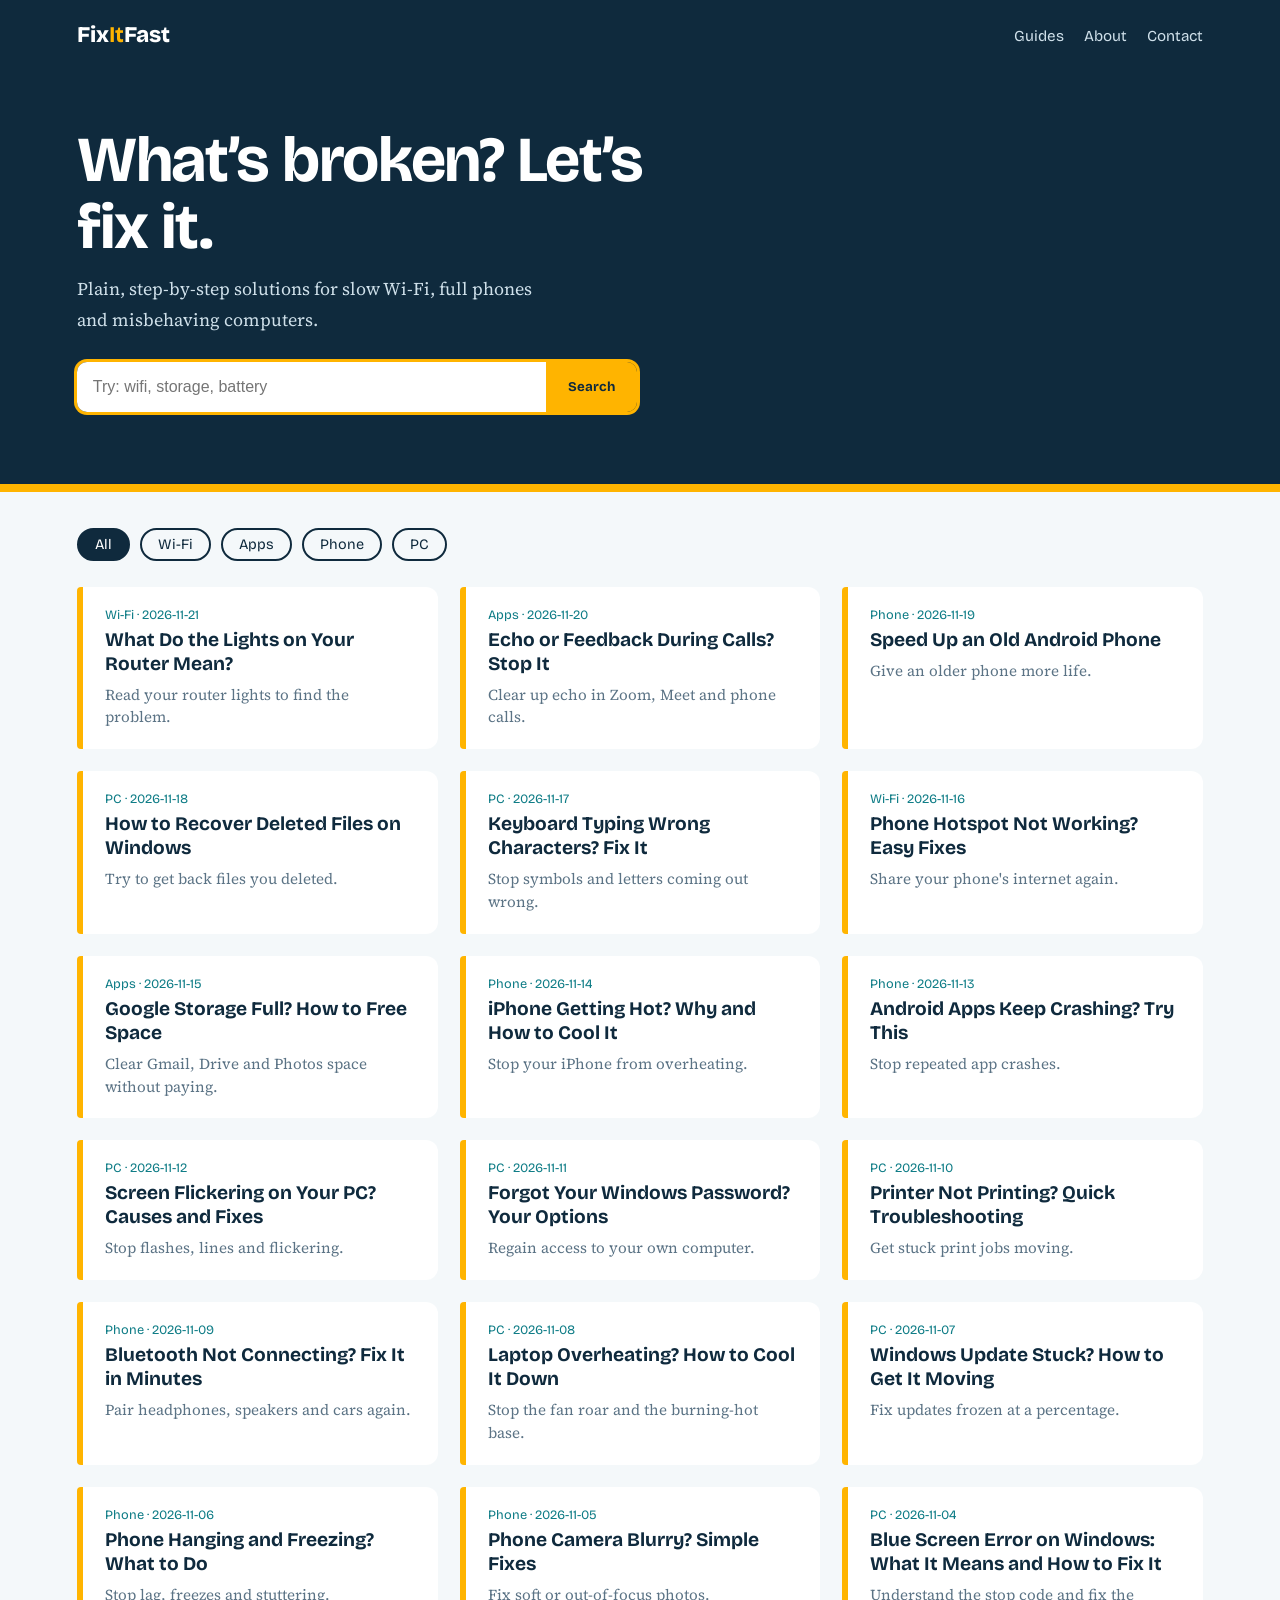
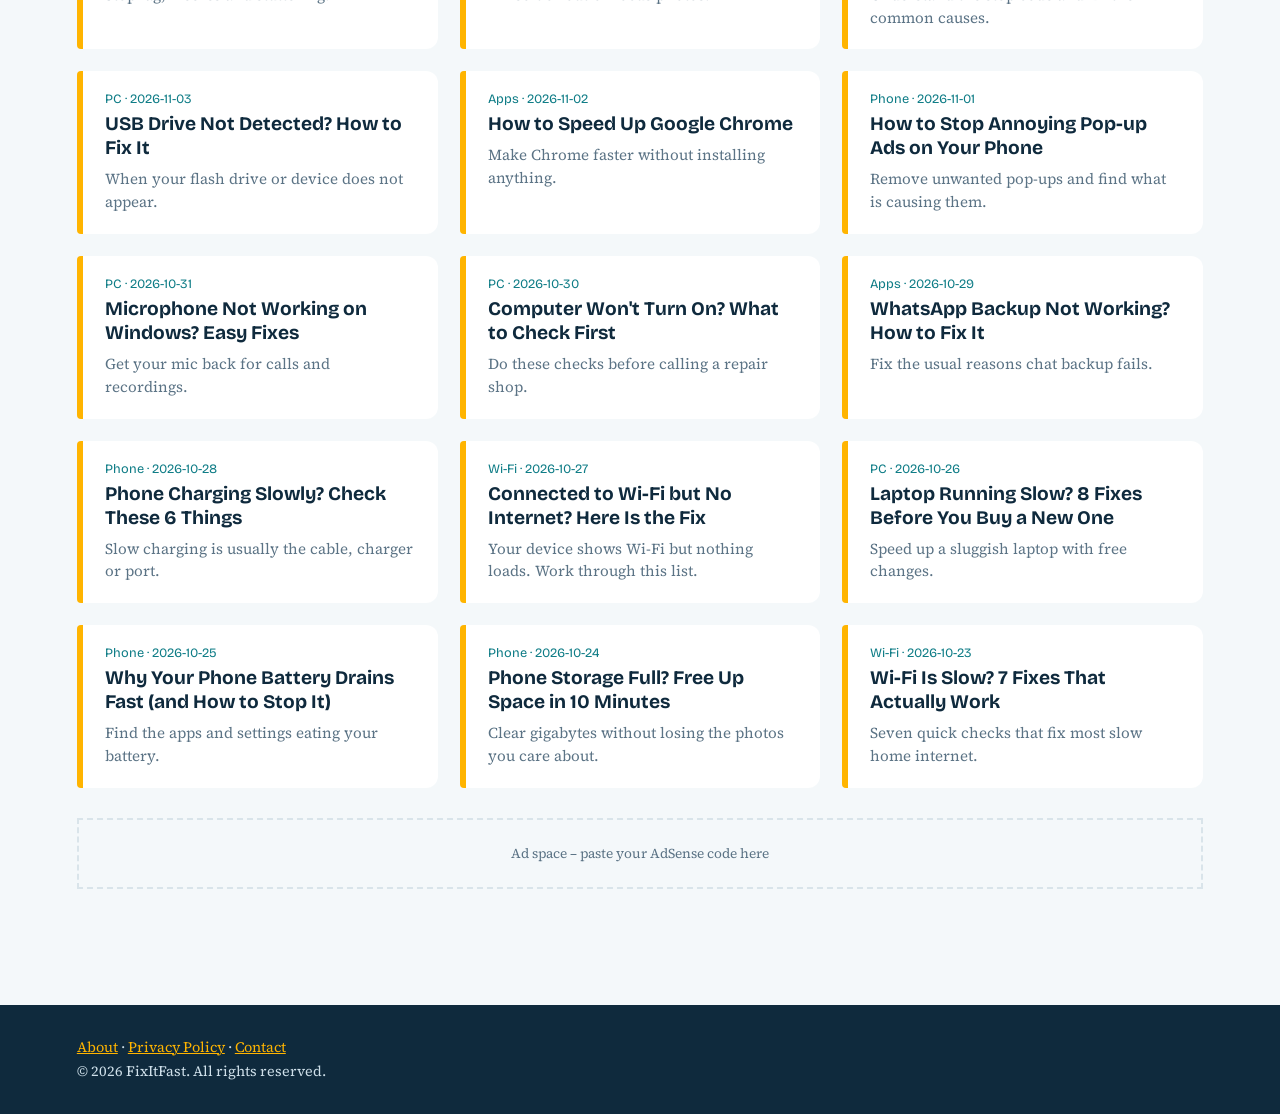
==== index.html @ f8f52d30 "Initial commit" ====
<!DOCTYPE html><html lang="en"><head><meta charset="utf-8">
<meta name="viewport" content="width=device-width,initial-scale=1">
<title>FixItFast – Simple fixes for everyday phone, Wi-Fi and PC problems</title>
<meta name="description" content="Step-by-step guides that fix common phone, Wi-Fi and computer problems in minutes.">
<link rel="stylesheet" href="https://fonts.googleapis.com/css2?family=Bricolage+Grotesque:wght@500;800&family=Source+Serif+4&display=swap">
<meta property="og:title" content="FixItFast"><meta property="og:description" content="Simple fixes for everyday phone, Wi-Fi and PC problems."><link rel="canonical" href="https://YOURDOMAIN.com/"><link rel="stylesheet" href="style.css"></head><body>
<header><a class="logo" href="index.html">Fix<b>It</b>Fast</a><nav><a href="index.html#guides">Guides</a><a href="about.html">About</a><a href="contact.html">Contact</a></nav></header>
<div class="hero"><h1>What’s broken? Let’s fix it.</h1>
<p>Plain, step-by-step solutions for slow Wi-Fi, full phones and misbehaving computers.</p>
<form class="search" onsubmit="return false"><input id="q" placeholder="Try: wifi, storage, battery" aria-label="Search guides"><button>Search</button></form></div>
<main id="guides"><div class="chips" id="chips"></div>
<div class="grid" id="grid"></div>
<div class="ad">Ad space – paste your AdSense code here</div>

</main><footer><a href="about.html">About</a> · <a href="privacy.html">Privacy Policy</a> · <a href="contact.html">Contact</a><br>© <span id="y"></span> FixItFast. All rights reserved.<script>document.getElementById("y").textContent=new Date().getFullYear()</script></footer>
<script src="articles.js"></script>
<script>
const today=new Date().toISOString().slice(0,10);
const live=ARTICLES.filter(a=>a.date<=today).sort((a,b)=>b.date.localeCompare(a.date));
let cat="All";const grid=document.getElementById("grid"),q=document.getElementById("q");
function chips(){const cs=["All",...new Set(live.map(a=>a.category))];
 document.getElementById("chips").innerHTML=cs.map(c=>`<button class="chip ${c==cat?"on":""}" data-c="${c}">${c}</button>`).join("");
 document.querySelectorAll(".chip").forEach(b=>b.onclick=()=>{cat=b.dataset.c;chips();draw()})}
function draw(){const t=q.value.toLowerCase();
 const l=live.filter(a=>(cat=="All"||a.category==cat)&&(a.title+a.summary).toLowerCase().includes(t));
 grid.innerHTML=l.length?l.map(a=>`<a class="card" href="article.html?id=${a.id}"><span class="meta">${a.category} · ${a.date}</span><h3>${a.title}</h3><p>${a.summary}</p></a>`).join(""):"<p>No guides found yet. Check back tomorrow.</p>"}
q.oninput=draw;chips();draw();document.getElementById("y").textContent=new Date().getFullYear();
</script></body></html>
---- style.css ----
:root{--bg:#F4F8FA;--ink:#0F2A3D;--mut:#5B7385;--acc:#FFB400;--teal:#0E7C86;--card:#fff;--line:#D9E4EA}
*{box-sizing:border-box}html{scroll-behavior:smooth}
body{margin:0;background:var(--bg);color:var(--ink);font:18px/1.7 "Source Serif 4",Georgia,serif}
h1,h2,h3,.logo,button,.chip,nav a{font-family:"Bricolage Grotesque","Segoe UI",Arial,sans-serif}
a{color:var(--teal)}
header{display:flex;justify-content:space-between;align-items:center;padding:16px 6vw;background:var(--ink)}
.logo{color:#fff;font-weight:800;font-size:1.4rem;text-decoration:none}.logo b{color:var(--acc)}
nav a{color:#CFE0EA;margin-left:20px;text-decoration:none;font-size:.95rem}
.hero{background:var(--ink);color:#fff;padding:56px 6vw 72px;border-bottom:8px solid var(--acc)}
.hero h1{font-size:clamp(2.2rem,6vw,4rem);line-height:1.05;margin:0 0 14px;max-width:16ch;letter-spacing:-.02em}
.hero p{color:#CFE0EA;max-width:52ch;margin:0 0 26px}
.search{display:flex;max-width:560px;border-radius:10px;overflow:hidden;box-shadow:0 0 0 3px var(--acc)}
.search input{flex:1;padding:16px;font-size:1rem;border:0;outline:0}
.search button{background:var(--acc);border:0;padding:0 22px;font-weight:700;color:var(--ink)}
main{padding:36px 6vw}.chips{display:flex;gap:10px;flex-wrap:wrap;margin-bottom:26px}
.chip{border:2px solid var(--ink);background:none;border-radius:99px;padding:6px 16px;cursor:pointer;font-size:.9rem;color:var(--ink)}
.chip.on{background:var(--ink);color:#fff}
.grid{display:grid;grid-template-columns:repeat(auto-fill,minmax(290px,1fr));gap:22px}
.card{background:var(--card);border-left:6px solid var(--acc);padding:20px 22px;text-decoration:none;color:var(--ink);display:block;border-radius:4px 12px 12px 4px}
.card:hover{border-left-color:var(--teal)}
.card h3{margin:0 0 8px;font-size:1.2rem;line-height:1.25}.card p{margin:0;color:var(--mut);font-size:.95rem;line-height:1.5}
.meta{font:.8rem "Bricolage Grotesque",sans-serif;color:var(--teal);margin-bottom:6px;display:block}
.ad{margin:30px 0;padding:22px;border:2px dashed var(--line);text-align:center;color:var(--mut);font-size:.85rem}
article{max-width:720px;margin:0 auto;padding:40px 6vw}
article h1{font-size:clamp(2rem,5vw,3rem);line-height:1.1;margin:.2em 0}
article h2{margin-top:1.8em;font-size:1.5rem}
.steps li{margin-bottom:.6em}
section.page{max-width:720px;margin:50px auto 0}
footer{background:var(--ink);color:#CFE0EA;padding:30px 6vw;font-size:.9rem;margin-top:50px}
footer a{color:var(--acc)}
:focus-visible{outline:3px solid var(--acc);outline-offset:2px}
@media(max-width:560px){nav a{margin-left:12px}}
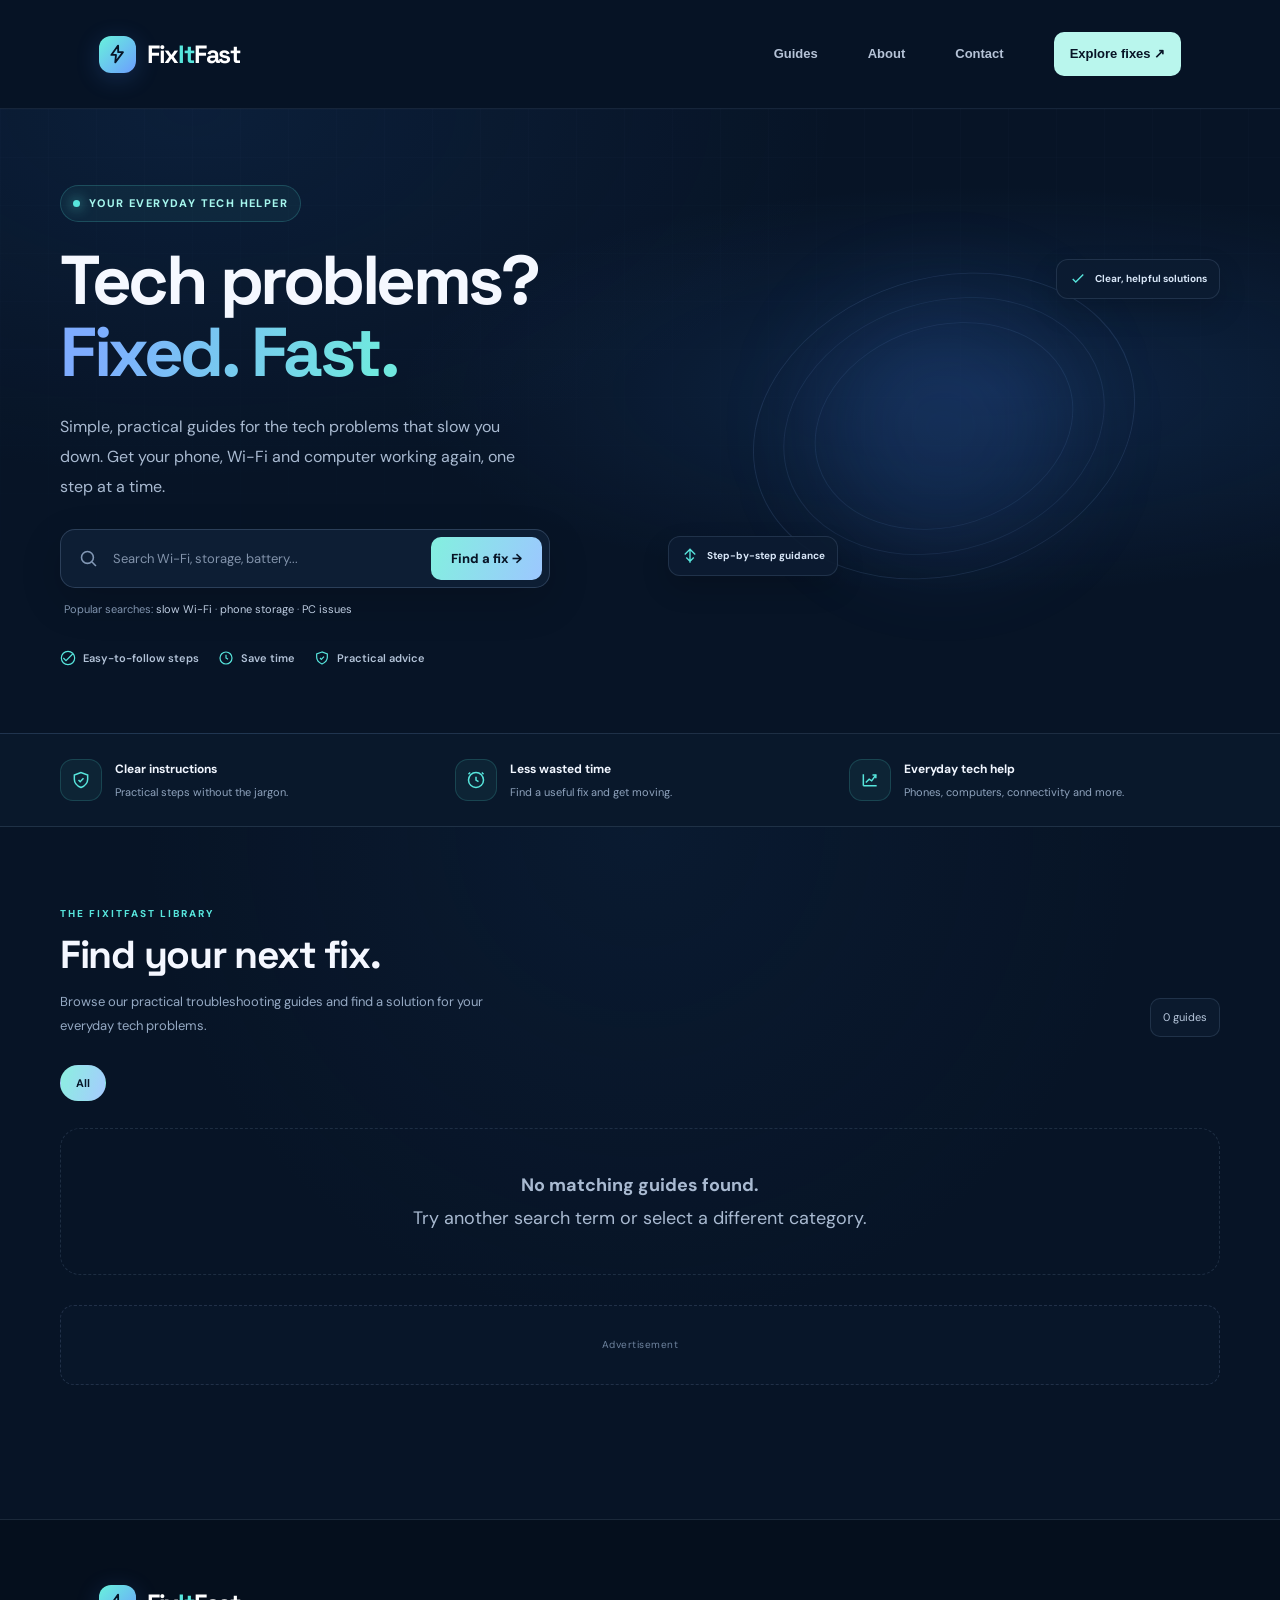
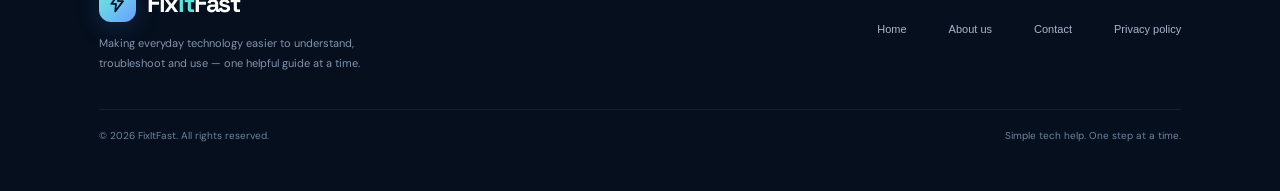
==== commit 51ad8b1d: "update side pages" ====
--- a/index.html
+++ b/index.html
@@ -1,28 +1,1552 @@
-<!DOCTYPE html><html lang="en"><head><meta charset="utf-8">
-<meta name="viewport" content="width=device-width,initial-scale=1">
-<title>FixItFast – Simple fixes for everyday phone, Wi-Fi and PC problems</title>
-<meta name="description" content="Step-by-step guides that fix common phone, Wi-Fi and computer problems in minutes.">
-<link rel="stylesheet" href="https://fonts.googleapis.com/css2?family=Bricolage+Grotesque:wght@500;800&family=Source+Serif+4&display=swap">
-<meta property="og:title" content="FixItFast"><meta property="og:description" content="Simple fixes for everyday phone, Wi-Fi and PC problems."><link rel="canonical" href="https://YOURDOMAIN.com/"><link rel="stylesheet" href="style.css"></head><body>
-<header><a class="logo" href="index.html">Fix<b>It</b>Fast</a><nav><a href="index.html#guides">Guides</a><a href="about.html">About</a><a href="contact.html">Contact</a></nav></header>
-<div class="hero"><h1>What’s broken? Let’s fix it.</h1>
-<p>Plain, step-by-step solutions for slow Wi-Fi, full phones and misbehaving computers.</p>
-<form class="search" onsubmit="return false"><input id="q" placeholder="Try: wifi, storage, battery" aria-label="Search guides"><button>Search</button></form></div>
-<main id="guides"><div class="chips" id="chips"></div>
-<div class="grid" id="grid"></div>
-<div class="ad">Ad space – paste your AdSense code here</div>
-
-</main><footer><a href="about.html">About</a> · <a href="privacy.html">Privacy Policy</a> · <a href="contact.html">Contact</a><br>© <span id="y"></span> FixItFast. All rights reserved.<script>document.getElementById("y").textContent=new Date().getFullYear()</script></footer>
+
+<!DOCTYPE html>
+<html lang="en">
+<head>
+  <meta charset="utf-8">
+  <meta name="viewport" content="width=device-width, initial-scale=1">
+
+  <title>FixItFast – Simple Tech Fixes That Actually Work</title>
+  <meta name="description" content="Discover simple, step-by-step solutions for phone, Wi-Fi, PC and USB problems. Fix everyday technology issues with FixItFast.">
+  <meta name="theme-color" content="#071426">
+
+  <meta property="og:title" content="FixItFast – Simple Tech Fixes">
+  <meta property="og:description" content="Practical solutions for everyday phone, Wi-Fi and computer problems.">
+
+  <!-- Replace YOURDOMAIN.com when you have your real domain -->
+  <link rel="canonical" href="https://YOURDOMAIN.com/">
+
+  <link rel="preconnect" href="https://fonts.googleapis.com">
+  <link rel="preconnect" href="https://fonts.gstatic.com" crossorigin>
+  <link href="https://fonts.googleapis.com/css2?family=DM+Sans:wght@400;500;600;700;800&family=Space+Grotesk:wght@400;500;600;700&display=swap" rel="stylesheet">
+
+  <!-- Keep your existing stylesheet -->
+  <link rel="stylesheet" href="style.css">
+
+  <!-- Homepage-only styles: no changes to style.css required -->
+  <style>
+    :root {
+      --ff-bg: #071426;
+      --ff-panel: #0c1c31;
+      --ff-panel-light: #10243d;
+      --ff-blue: #4f8cff;
+      --ff-cyan: #57e5dc;
+      --ff-text: #f2f6ff;
+      --ff-muted: #9caec6;
+      --ff-border: rgba(166, 195, 235, .14);
+      --ff-radius: 20px;
+    }
+
+    html {
+      scroll-behavior: smooth;
+      scroll-padding-top: 90px;
+    }
+
+    body {
+      margin: 0;
+      background: #071426;
+      color: var(--ff-text);
+      font-family: "DM Sans", sans-serif;
+      -webkit-font-smoothing: antialiased;
+    }
+
+    body, button, input {
+      font-family: "DM Sans", sans-serif;
+    }
+
+    body a {
+      text-decoration: none;
+    }
+
+    .ff-shell {
+      width: min(1160px, calc(100% - 44px));
+      margin-inline: auto;
+    }
+
+    /* Header */
+    .ff-header {
+      position: sticky;
+      top: 0;
+      z-index: 20;
+      background: rgba(7, 20, 38, .88);
+      backdrop-filter: blur(18px);
+      border-bottom: 1px solid rgba(166, 195, 235, .1);
+    }
+
+    .ff-header-inner {
+      width: min(1160px, calc(100% - 44px));
+      min-height: 76px;
+      margin: auto;
+      display: flex;
+      align-items: center;
+      justify-content: space-between;
+      gap: 24px;
+    }
+
+    .ff-logo {
+      display: inline-flex;
+      align-items: center;
+      gap: 11px;
+      color: #fff;
+      font: 700 25px "Space Grotesk", sans-serif;
+      letter-spacing: -1.2px;
+    }
+
+    .ff-logo-mark {
+      width: 37px;
+      height: 37px;
+      display: grid;
+      place-items: center;
+      border-radius: 12px;
+      color: #071426;
+      background: linear-gradient(135deg, #68f2dc, #6c9dff);
+      box-shadow: 0 5px 24px rgba(79, 140, 255, .2);
+    }
+
+    .ff-logo-mark svg {
+      width: 22px;
+      height: 22px;
+    }
+
+    .ff-logo .ff-brand-it {
+      color: var(--ff-cyan);
+    }
+
+    .ff-nav {
+      display: flex;
+      align-items: center;
+      gap: 30px;
+    }
+
+    .ff-nav a {
+      color: #b5c3d7;
+      font-size: 13px;
+      font-weight: 600;
+      transition: color .2s;
+    }
+
+    .ff-nav a:hover {
+      color: #fff;
+    }
+
+    .ff-nav .ff-nav-cta {
+      padding: 11px 16px;
+      color: #071426;
+      background: #b9f6ed;
+      border-radius: 10px;
+      font-weight: 800;
+    }
+
+    /* Hero */
+    .ff-hero {
+      position: relative;
+      isolation: isolate;
+      overflow: hidden;
+      border-bottom: 1px solid var(--ff-border);
+      background:
+        radial-gradient(ellipse at 77% 45%, rgba(43, 104, 190, .20), transparent 42%),
+        radial-gradient(ellipse at 15% 0%, rgba(43, 104, 190, .13), transparent 42%),
+        #071426;
+    }
+
+    .ff-hero::before {
+      position: absolute;
+      z-index: -1;
+      inset: 0;
+      content: "";
+      opacity: .25;
+      pointer-events: none;
+      background-image:
+        linear-gradient(rgba(128, 164, 215, .08) 1px, transparent 1px),
+        linear-gradient(90deg, rgba(128, 164, 215, .08) 1px, transparent 1px);
+      background-size: 48px 48px;
+      mask-image: linear-gradient(to bottom, black, transparent 95%);
+    }
+
+    .ff-hero-inner {
+      width: min(1160px, calc(100% - 44px));
+      min-height: 565px;
+      margin: auto;
+      padding: 76px 0 65px;
+      display: grid;
+      grid-template-columns: 1.02fr .98fr;
+      align-items: center;
+      gap: 34px;
+      box-sizing: border-box;
+    }
+
+    .ff-hero-copy {
+      position: relative;
+      z-index: 2;
+      max-width: 610px;
+    }
+
+    .ff-eyebrow {
+      display: inline-flex;
+      align-items: center;
+      gap: 9px;
+      margin: 0 0 23px;
+      padding: 8px 12px;
+      border: 1px solid rgba(87, 229, 220, .2);
+      border-radius: 999px;
+      background: rgba(87, 229, 220, .06);
+      color: #a6f7ee;
+      font-size: 11px;
+      font-weight: 800;
+      letter-spacing: 1.4px;
+      text-transform: uppercase;
+    }
+
+    .ff-status-dot {
+      width: 7px;
+      height: 7px;
+      border-radius: 50%;
+      background: var(--ff-cyan);
+      box-shadow: 0 0 13px var(--ff-cyan);
+    }
+
+    .ff-hero h1 {
+      margin: 0;
+      max-width: 630px;
+      color: #f5f8ff;
+      font: 700 clamp(43px, 5.4vw, 70px)/1.04 "Space Grotesk", sans-serif;
+      letter-spacing: -3.5px;
+    }
+
+    .ff-hero h1 .ff-gradient {
+      color: #77a9ff;
+      background: linear-gradient(100deg, #7eacff 10%, #70e8df 92%);
+      background-clip: text;
+      -webkit-background-clip: text;
+      -webkit-text-fill-color: transparent;
+    }
+
+    .ff-hero-description {
+      max-width: 485px;
+      margin: 24px 0 28px;
+      color: #a9bad1;
+      font-size: 16px;
+      line-height: 1.85;
+    }
+
+    .ff-search {
+      display: flex;
+      align-items: center;
+      gap: 8px;
+      max-width: 490px;
+      padding: 7px;
+      border: 1px solid rgba(166, 195, 235, .2);
+      border-radius: 15px;
+      background: rgba(14, 32, 54, .93);
+      box-shadow: 0 14px 42px rgba(0, 0, 0, .16);
+    }
+
+    .ff-search-icon {
+      flex-shrink: 0;
+      width: 21px;
+      height: 21px;
+      margin-left: 10px;
+      color: #8298b5;
+    }
+
+    .ff-search input {
+      width: 100%;
+      min-width: 0;
+      height: 43px;
+      padding: 0 6px;
+      outline: none;
+      border: 0;
+      color: #f5f8ff;
+      background: transparent;
+      font-size: 13px;
+    }
+
+    .ff-search input::placeholder {
+      color: #8293ab;
+    }
+
+    .ff-search:focus-within {
+      border-color: rgba(87, 229, 220, .7);
+      box-shadow: 0 0 0 3px rgba(87, 229, 220, .08);
+    }
+
+    .ff-search button {
+      flex-shrink: 0;
+      min-height: 43px;
+      padding: 0 20px;
+      border: 0;
+      border-radius: 10px;
+      color: #071426;
+      background: linear-gradient(110deg, #83f0df, #9cc7ff);
+      font-size: 13px;
+      font-weight: 800;
+      cursor: pointer;
+      transition: transform .2s, filter .2s;
+    }
+
+    .ff-search button:hover {
+      transform: translateY(-1px);
+      filter: brightness(1.06);
+    }
+
+    .ff-search-hint {
+      margin: 12px 0 0 4px;
+      color: #8094ae;
+      font-size: 11px;
+    }
+
+    .ff-search-hint span {
+      color: #bdcce0;
+    }
+
+    .ff-trust-row {
+      display: flex;
+      flex-wrap: wrap;
+      gap: 19px;
+      margin-top: 30px;
+      color: #b2c2d7;
+      font-size: 11px;
+      font-weight: 600;
+    }
+
+    .ff-trust-item {
+      display: inline-flex;
+      align-items: center;
+      gap: 7px;
+    }
+
+    .ff-trust-item svg {
+      width: 16px;
+      height: 16px;
+      color: var(--ff-cyan);
+    }
+
+    /* Animated technology illustration */
+    .ff-visual {
+      position: relative;
+      min-width: 0;
+      min-height: 405px;
+      display: grid;
+      place-items: center;
+      isolation: isolate;
+    }
+
+    .ff-orbit {
+      position: absolute;
+      width: min(390px, 90%);
+      aspect-ratio: 1;
+      border: 1px solid rgba(128, 170, 231, .14);
+      border-radius: 50%;
+      transform: rotate(-18deg) scaleY(.76);
+    }
+
+    .ff-orbit::before,
+    .ff-orbit::after {
+      position: absolute;
+      content: "";
+      border: 1px solid rgba(128, 170, 231, .11);
+      border-radius: 50%;
+      inset: 30px;
+    }
+
+    .ff-orbit::after {
+      inset: 62px;
+    }
+
+    .ff-visual-glow {
+      position: absolute;
+      width: 250px;
+      height: 250px;
+      border-radius: 50%;
+      background: rgba(61, 120, 224, .15);
+      filter: blur(48px);
+    }
+
+    .ff-device-stage {
+      position: relative;
+      z-index: 2;
+      width: min(390px, 100%);
+      height: 325px;
+      display: grid;
+      place-items: center;
+    }
+
+    .ff-device {
+      position: absolute;
+      width: 100%;
+      height: 100%;
+      display: grid;
+      place-items: center;
+      opacity: 0;
+      transform: translateY(15px) scale(.92);
+      animation: ff-device-cycle 16s infinite;
+    }
+
+    .ff-device:nth-child(1) { animation-delay: 0s; }
+    .ff-device:nth-child(2) { animation-delay: 4s; }
+    .ff-device:nth-child(3) { animation-delay: 8s; }
+    .ff-device:nth-child(4) { animation-delay: 12s; }
+
+    @keyframes ff-device-cycle {
+      0%   { opacity: 0; transform: translateY(15px) scale(.92); }
+      5%   { opacity: 1; transform: translateY(0) scale(1); }
+      22%  { opacity: 1; transform: translateY(-4px) scale(1); }
+      25%  { opacity: 0; transform: translateY(-15px) scale(.96); }
+      100% { opacity: 0; transform: translateY(15px) scale(.92); }
+    }
+
+    .ff-device-art {
+      width: min(280px, 76%);
+      max-height: 255px;
+      overflow: visible;
+      filter: drop-shadow(0 24px 26px rgba(0, 0, 0, .3));
+    }
+
+    .ff-device-label {
+      position: absolute;
+      bottom: 8px;
+      left: 50%;
+      display: flex;
+      align-items: center;
+      gap: 9px;
+      padding: 10px 15px;
+      border: 1px solid rgba(166, 195, 235, .18);
+      border-radius: 12px;
+      background: rgba(12, 28, 49, .92);
+      color: #edf5ff;
+      font-size: 12px;
+      font-weight: 700;
+      white-space: nowrap;
+      box-shadow: 0 10px 30px rgba(0, 0, 0, .2);
+      transform: translateX(-50%);
+    }
+
+    .ff-device-label svg {
+      width: 17px;
+      height: 17px;
+      color: var(--ff-cyan);
+    }
+
+    .ff-floating-tag {
+      position: absolute;
+      z-index: 4;
+      display: flex;
+      align-items: center;
+      gap: 8px;
+      padding: 10px 12px;
+      border: 1px solid rgba(166, 195, 235, .14);
+      border-radius: 12px;
+      background: rgba(12, 28, 49, .92);
+      color: #d9e7f8;
+      font-size: 10px;
+      font-weight: 700;
+      box-shadow: 0 12px 28px rgba(0, 0, 0, .16);
+      animation: ff-float 4s ease-in-out infinite;
+    }
+
+    .ff-floating-tag svg {
+      width: 18px;
+      height: 18px;
+      color: var(--ff-cyan);
+    }
+
+    .ff-floating-one {
+      top: 35px;
+      right: 0;
+    }
+
+    .ff-floating-two {
+      bottom: 53px;
+      left: 0;
+      animation-delay: -2s;
+    }
+
+    @keyframes ff-float {
+      0%, 100% { transform: translateY(0); }
+      50% { transform: translateY(-8px); }
+    }
+
+    /* Benefits strip */
+    .ff-benefits {
+      border-bottom: 1px solid var(--ff-border);
+      background: #09182b;
+    }
+
+    .ff-benefits-inner {
+      display: grid;
+      grid-template-columns: repeat(3, 1fr);
+      gap: 24px;
+      padding-block: 25px;
+    }
+
+    .ff-benefit {
+      display: flex;
+      align-items: center;
+      gap: 13px;
+    }
+
+    .ff-benefit-icon {
+      flex-shrink: 0;
+      width: 42px;
+      height: 42px;
+      display: grid;
+      place-items: center;
+      border: 1px solid rgba(87, 229, 220, .17);
+      border-radius: 13px;
+      background: rgba(87, 229, 220, .06);
+      color: var(--ff-cyan);
+    }
+
+    .ff-benefit-icon svg {
+      width: 20px;
+      height: 20px;
+    }
+
+    .ff-benefit strong {
+      display: block;
+      margin-bottom: 4px;
+      color: #f1f6ff;
+      font-size: 12px;
+    }
+
+    .ff-benefit span {
+      display: block;
+      color: #8fa3bd;
+      font-size: 11px;
+      line-height: 1.5;
+    }
+
+    /* Guide section */
+    .ff-guides-section {
+      padding: 78px 0 84px;
+      background:
+        radial-gradient(ellipse at 50% 0%, rgba(30, 70, 124, .12), transparent 55%),
+        #071426;
+    }
+
+    .ff-section-heading {
+      display: flex;
+      align-items: end;
+      justify-content: space-between;
+      gap: 24px;
+      margin-bottom: 28px;
+    }
+
+    .ff-section-kicker {
+      margin: 0 0 10px;
+      color: var(--ff-cyan);
+      font-size: 10px;
+      font-weight: 800;
+      letter-spacing: 2px;
+      text-transform: uppercase;
+    }
+
+    .ff-section-heading h2 {
+      margin: 0;
+      color: #f4f7ff;
+      font: 700 clamp(27px, 3.3vw, 39px)/1.2 "Space Grotesk", sans-serif;
+      letter-spacing: -1.3px;
+    }
+
+    .ff-section-description {
+      max-width: 440px;
+      margin: 12px 0 0;
+      color: #95a9c3;
+      font-size: 13px;
+      line-height: 1.8;
+    }
+
+    .ff-guide-count {
+      flex-shrink: 0;
+      padding: 9px 12px;
+      border: 1px solid var(--ff-border);
+      border-radius: 10px;
+      color: #b8c8dd;
+      background: #0b1a2e;
+      font-size: 11px;
+    }
+
+    .ff-chips {
+      display: flex;
+      gap: 9px;
+      flex-wrap: wrap;
+      margin: 0 0 27px;
+    }
+
+    .ff-chip {
+      padding: 10px 15px;
+      border: 1px solid rgba(166, 195, 235, .15);
+      border-radius: 999px;
+      color: #a9bad1;
+      background: #0b1a2e;
+      font-size: 11px;
+      font-weight: 700;
+      cursor: pointer;
+      transition: background .2s, color .2s, border-color .2s, transform .2s;
+    }
+
+    .ff-chip:hover {
+      border-color: rgba(87, 229, 220, .4);
+      color: #fff;
+    }
+
+    .ff-chip.on {
+      border-color: transparent;
+      color: #061629;
+      background: linear-gradient(110deg, #8bf0df, #a6caff);
+    }
+
+    .ff-grid {
+      display: grid;
+      grid-template-columns: repeat(3, minmax(0, 1fr));
+      gap: 17px;
+    }
+
+    .ff-card {
+      position: relative;
+      min-height: 185px;
+      padding: 23px;
+      box-sizing: border-box;
+      display: flex;
+      flex-direction: column;
+      align-items: flex-start;
+      overflow: hidden;
+      border: 1px solid rgba(166, 195, 235, .13);
+      border-radius: var(--ff-radius);
+      background: linear-gradient(145deg, #0d1e33, #0a192c);
+      transition: transform .22s, border-color .22s, box-shadow .22s;
+    }
+
+    .ff-card::after {
+      position: absolute;
+      right: -55px;
+      bottom: -85px;
+      width: 145px;
+      height: 145px;
+      content: "";
+      border-radius: 50%;
+      background: rgba(79, 140, 255, .07);
+      filter: blur(22px);
+      pointer-events: none;
+    }
+
+    .ff-card:hover {
+      transform: translateY(-5px);
+      border-color: rgba(87, 229, 220, .36);
+      box-shadow: 0 18px 35px rgba(0, 0, 0, .16);
+    }
+
+    .ff-card-top {
+      display: flex;
+      align-items: center;
+      justify-content: space-between;
+      width: 100%;
+      gap: 12px;
+      margin-bottom: 20px;
+    }
+
+    .ff-card-category {
+      display: inline-flex;
+      align-items: center;
+      gap: 7px;
+      color: #83e9df;
+      font-size: 10px;
+      font-weight: 800;
+      letter-spacing: .7px;
+      text-transform: uppercase;
+    }
+
+    .ff-card-date {
+      color: #7188a5;
+      font-size: 10px;
+    }
+
+    .ff-card h3 {
+      margin: 0 0 10px;
+      color: #edf4ff;
+      font: 600 19px/1.45 "Space Grotesk", sans-serif;
+      letter-spacing: -.35px;
+    }
+
+    .ff-card p {
+      margin: 0;
+      color: #9bacc2;
+      font-size: 12px;
+      line-height: 1.8;
+    }
+
+    .ff-card-read {
+      display: inline-flex;
+      align-items: center;
+      gap: 7px;
+      margin-top: auto;
+      padding-top: 21px;
+      color: #a8c9ff;
+      font-size: 11px;
+      font-weight: 800;
+    }
+
+    .ff-card-read svg {
+      width: 15px;
+      height: 15px;
+      transition: transform .2s;
+    }
+
+    .ff-card:hover .ff-card-read svg {
+      transform: translateX(4px);
+    }
+
+    .ff-empty {
+      grid-column: 1 / -1;
+      padding: 40px 20px;
+      border: 1px dashed var(--ff-border);
+      border-radius: var(--ff-radius);
+      color: #a9bad1;
+      text-align: center;
+      line-height: 1.8;
+    }
+
+    /* Ad area */
+    .ff-ad {
+      min-height: 80px;
+      margin-top: 30px;
+      padding: 17px;
+      box-sizing: border-box;
+      display: grid;
+      place-items: center;
+      border: 1px dashed rgba(166, 195, 235, .16);
+      border-radius: 14px;
+      color: #6f849f;
+      background: rgba(10, 25, 44, .55);
+      font-size: 10px;
+      letter-spacing: .5px;
+      text-align: center;
+    }
+
+    /* Footer */
+    .ff-footer {
+      border-top: 1px solid var(--ff-border);
+      background: #050f1d;
+    }
+
+    .ff-footer-main {
+      display: flex;
+      align-items: center;
+      justify-content: space-between;
+      gap: 30px;
+      padding-block: 35px;
+    }
+
+    .ff-footer-brand p {
+      max-width: 320px;
+      margin: 12px 0 0;
+      color: #8296b0;
+      font-size: 11px;
+      line-height: 1.8;
+    }
+
+    .ff-footer-links {
+      display: flex;
+      flex-wrap: wrap;
+      gap: 22px;
+    }
+
+    .ff-footer-links a {
+      color: #a7b7cc;
+      font-size: 11px;
+      transition: color .2s;
+    }
+
+    .ff-footer-links a:hover {
+      color: var(--ff-cyan);
+    }
+
+    .ff-footer-bottom {
+      display: flex;
+      justify-content: space-between;
+      gap: 20px;
+      padding-block: 17px;
+      border-top: 1px solid rgba(166, 195, 235, .09);
+      color: #6f839e;
+      font-size: 10px;
+    }
+
+    .ff-footer-bottom p {
+      margin: 0;
+    }
+
+    /* Focus visibility */
+    .ff-page a:focus-visible,
+    .ff-page button:focus-visible,
+    .ff-page input:focus-visible {
+      outline: 2px solid var(--ff-cyan);
+      outline-offset: 4px;
+    }
+
+    @media (min-width: 1500px) {
+      .ff-hero-inner {
+        min-height: 620px;
+      }
+    }
+
+    @media (max-width: 900px) {
+      .ff-hero-inner {
+        min-height: auto;
+        padding-block: 65px;
+        grid-template-columns: 1fr .82fr;
+        gap: 15px;
+      }
+
+      .ff-hero h1 {
+        font-size: clamp(41px, 6vw, 57px);
+        letter-spacing: -2.5px;
+      }
+
+      .ff-visual {
+        min-height: 350px;
+      }
+
+      .ff-device-stage {
+        height: 285px;
+      }
+
+      .ff-floating-one {
+        right: -5px;
+      }
+
+      .ff-floating-two {
+        left: -5px;
+      }
+
+      .ff-grid {
+        grid-template-columns: repeat(2, minmax(0, 1fr));
+      }
+    }
+
+    @media (max-width: 640px) {
+      .ff-shell,
+      .ff-header-inner,
+      .ff-hero-inner {
+        width: min(100% - 32px, 500px);
+      }
+
+      .ff-header-inner {
+        min-height: 68px;
+        gap: 12px;
+      }
+
+      .ff-logo {
+        font-size: 22px;
+      }
+
+      .ff-logo-mark {
+        width: 33px;
+        height: 33px;
+      }
+
+      .ff-nav {
+        gap: 15px;
+      }
+
+      .ff-nav a {
+        font-size: 11px;
+      }
+
+      .ff-nav .ff-nav-cta {
+        padding: 9px 10px;
+      }
+
+      .ff-hero-inner {
+        padding-block: 51px 35px;
+        grid-template-columns: 1fr;
+        gap: 20px;
+      }
+
+      .ff-eyebrow {
+        margin-bottom: 18px;
+        font-size: 9px;
+      }
+
+      .ff-hero h1 {
+        max-width: 490px;
+        font-size: clamp(42px, 11.3vw, 57px);
+        letter-spacing: -2.7px;
+      }
+
+      .ff-hero-description {
+        margin: 18px 0 23px;
+        font-size: 14px;
+        line-height: 1.8;
+      }
+
+      .ff-search {
+        gap: 4px;
+        padding: 5px;
+      }
+
+      .ff-search-icon {
+        width: 18px;
+        height: 18px;
+        margin-left: 6px;
+      }
+
+      .ff-search input {
+        font-size: 12px;
+      }
+
+      .ff-search button {
+        min-height: 40px;
+        padding-inline: 13px;
+        font-size: 12px;
+      }
+
+      .ff-trust-row {
+        gap: 12px;
+        margin-top: 21px;
+        font-size: 10px;
+      }
+
+      .ff-visual {
+        min-height: 290px;
+        margin-top: -3px;
+      }
+
+      .ff-orbit {
+        width: 285px;
+      }
+
+      .ff-device-stage {
+        width: 310px;
+        max-width: 100%;
+        height: 260px;
+      }
+
+      .ff-device-art {
+        width: 220px;
+        max-height: 205px;
+      }
+
+      .ff-device-label {
+        bottom: 0;
+        font-size: 11px;
+      }
+
+      .ff-floating-one {
+        top: 10px;
+        right: 0;
+      }
+
+      .ff-floating-two {
+        bottom: 35px;
+        left: 0;
+      }
+
+      .ff-floating-tag {
+        padding: 8px 10px;
+        font-size: 9px;
+      }
+
+      .ff-benefits-inner {
+        grid-template-columns: 1fr;
+        gap: 19px;
+        padding-block: 23px;
+      }
+
+      .ff-benefit-icon {
+        width: 39px;
+        height: 39px;
+      }
+
+      .ff-guides-section {
+        padding: 55px 0 58px;
+      }
+
+      .ff-section-heading {
+        align-items: flex-start;
+        margin-bottom: 23px;
+      }
+
+      .ff-section-heading h2 {
+        font-size: 30px;
+      }
+
+      .ff-section-description {
+        font-size: 12px;
+      }
+
+      .ff-guide-count {
+        display: none;
+      }
+
+      .ff-chips {
+        gap: 7px;
+        margin-bottom: 20px;
+      }
+
+      .ff-chip {
+        padding: 9px 12px;
+        font-size: 10px;
+      }
+
+      .ff-grid {
+        grid-template-columns: 1fr;
+        gap: 12px;
+      }
+
+      .ff-card {
+        min-height: 165px;
+        padding: 20px;
+      }
+
+      .ff-card h3 {
+        font-size: 18px;
+      }
+
+      .ff-footer-main {
+        align-items: flex-start;
+        flex-direction: column;
+        gap: 25px;
+        padding-block: 30px;
+      }
+
+      .ff-footer-links {
+        gap: 17px;
+      }
+
+      .ff-footer-bottom {
+        flex-direction: column;
+        gap: 8px;
+        line-height: 1.6;
+      }
+    }
+
+    @media (prefers-reduced-motion: reduce) {
+      html {
+        scroll-behavior: auto;
+      }
+
+      *, *::before, *::after {
+        animation-duration: .01ms !important;
+        animation-iteration-count: 1 !important;
+        transition-duration: .01ms !important;
+        scroll-behavior: auto !important;
+      }
+
+      .ff-device {
+        opacity: 0;
+      }
+
+      .ff-device:first-child {
+        opacity: 1;
+        transform: none;
+      }
+    }
+  </style>
+</head>
+
+<body>
+<div class="ff-page">
+
+  <!-- Header -->
+  <header class="ff-header">
+    <div class="ff-header-inner">
+      <a class="ff-logo" href="index.html" aria-label="FixItFast home">
+        <span class="ff-logo-mark" aria-hidden="true">
+          <svg viewBox="0 0 24 24" fill="none">
+            <path d="M13.2 2.8 5.8 13h5.1l-.8 8.2L18.5 10h-5.2l-.1-7.2Z"
+              stroke="currentColor" stroke-width="2" stroke-linejoin="round"/>
+          </svg>
+        </span>
+        <span>Fix<span class="ff-brand-it">It</span>Fast</span>
+      </a>
+
+      <nav class="ff-nav" aria-label="Main navigation">
+        <a href="#guides">Guides</a>
+        <a href="about.html">About</a>
+        <a href="contact.html">Contact</a>
+        <a class="ff-nav-cta" href="#guides">Explore fixes ↗</a>
+      </nav>
+    </div>
+  </header>
+
+  <!-- Hero -->
+  <section class="ff-hero">
+    <div class="ff-hero-inner">
+      <div class="ff-hero-copy">
+        <div class="ff-eyebrow">
+          <span class="ff-status-dot"></span>
+          Your everyday tech helper
+        </div>
+
+        <h1>
+          Tech problems?<br>
+          <span class="ff-gradient">Fixed. Fast.</span>
+        </h1>
+
+        <p class="ff-hero-description">
+          Simple, practical guides for the tech problems that slow you down.
+          Get your phone, Wi-Fi and computer working again, one step at a time.
+        </p>
+
+        <form class="ff-search" id="ff-search-form" role="search">
+          <svg class="ff-search-icon" viewBox="0 0 24 24" fill="none"
+               stroke="currentColor" stroke-width="1.8" aria-hidden="true">
+            <circle cx="10.8" cy="10.8" r="6.8"/>
+            <path d="m16 16 4.5 4.5"/>
+          </svg>
+          <input id="q" type="search" placeholder="Search Wi-Fi, storage, battery..."
+                 aria-label="Search troubleshooting guides" autocomplete="off">
+          <button type="submit">Find a fix <span aria-hidden="true">→</span></button>
+        </form>
+
+        <p class="ff-search-hint">
+          Popular searches: <span>slow Wi-Fi</span> · <span>phone storage</span> · <span>PC issues</span>
+        </p>
+
+        <div class="ff-trust-row">
+          <span class="ff-trust-item">
+            <svg viewBox="0 0 24 24" fill="none" stroke="currentColor" stroke-width="1.8">
+              <path d="m5 12 4 4L19 6"/>
+              <circle cx="12" cy="12" r="10"/>
+            </svg>
+            Easy-to-follow steps
+          </span>
+          <span class="ff-trust-item">
+            <svg viewBox="0 0 24 24" fill="none" stroke="currentColor" stroke-width="1.8">
+              <circle cx="12" cy="12" r="9"/>
+              <path d="M12 7v5l3 2"/>
+            </svg>
+            Save time
+          </span>
+          <span class="ff-trust-item">
+            <svg viewBox="0 0 24 24" fill="none" stroke="currentColor" stroke-width="1.8">
+              <path d="M12 3 4 6v5c0 5 3.5 8 8 10 4.5-2 8-5 8-10V6l-8-3Z"/>
+              <path d="m9 12 2 2 4-4"/>
+            </svg>
+            Practical advice
+          </span>
+        </div>
+      </div>
+
+      <!-- Four animated illustrations: PC, Wi-Fi, phone, USB -->
+      <div class="ff-visual" aria-label="Computer, Wi-Fi, mobile phone and USB illustrations">
+        <div class="ff-orbit"></div>
+        <div class="ff-visual-glow"></div>
+
+        <div class="ff-floating-tag ff-floating-one">
+          <svg viewBox="0 0 24 24" fill="none" stroke="currentColor" stroke-width="1.8">
+            <path d="m5 12 4 4L19 6"/>
+          </svg>
+          Clear, helpful solutions
+        </div>
+
+        <div class="ff-floating-tag ff-floating-two">
+          <svg viewBox="0 0 24 24" fill="none" stroke="currentColor" stroke-width="1.8">
+            <path d="M12 3v18M5 10l7-7 7 7M7 14l5 5 5-5"/>
+          </svg>
+          Step-by-step guidance
+        </div>
+
+        <div class="ff-device-stage">
+
+          <!-- 1. Desktop computer -->
+          <div class="ff-device">
+            <svg class="ff-device-art" viewBox="0 0 300 245" fill="none" aria-hidden="true">
+              <defs>
+                <linearGradient id="pcFrame" x1="36" y1="20" x2="265" y2="220">
+                  <stop stop-color="#9bb8e8"/>
+                  <stop offset="1" stop-color="#4b6895"/>
+                </linearGradient>
+                <linearGradient id="pcScreen" x1="60" y1="40" x2="238" y2="185">
+                  <stop stop-color="#183c6b"/>
+                  <stop offset="1" stop-color="#091a30"/>
+                </linearGradient>
+              </defs>
+              <rect x="27" y="20" width="246" height="157" rx="13"
+                    fill="url(#pcFrame)" stroke="#bdd5fa" stroke-width="1.5"/>
+              <rect x="36" y="29" width="228" height="139" rx="7" fill="url(#pcScreen)"/>
+              <path d="M36 127 89 74l40 38 45-51 90 81v26H36v-41Z"
+                    fill="#24558b" opacity=".6"/>
+              <path d="M36 145 95 109l38 22 48-34 83 49v22H36v-23Z"
+                    fill="#2c94ae" opacity=".48"/>
+              <rect x="124" y="177" width="52" height="26" rx="3" fill="#7895bb"/>
+              <path d="M98 207h104l-10 10h-84l-10-10Z" fill="#b4c9e7"/>
+              <rect x="50" y="42" width="78" height="5" rx="2.5" fill="#a3c5fa" opacity=".8"/>
+              <rect x="50" y="54" width="47" height="4" rx="2" fill="#648cbf" opacity=".9"/>
+              <rect x="50" y="66" width="63" height="4" rx="2" fill="#648cbf" opacity=".7"/>
+              <circle cx="249" cy="156" r="3" fill="#71eee0"/>
+            </svg>
+            <div class="ff-device-label">
+              <svg viewBox="0 0 24 24" fill="none" stroke="currentColor" stroke-width="1.8">
+                <rect x="3" y="4" width="18" height="13" rx="2"/>
+                <path d="M8 21h8M12 17v4"/>
+              </svg>
+              PC & computer fixes
+            </div>
+          </div>
+
+          <!-- 2. Wi-Fi -->
+          <div class="ff-device">
+            <svg class="ff-device-art" viewBox="0 0 300 245" fill="none" aria-hidden="true">
+              <defs>
+                <linearGradient id="wifiBody" x1="65" y1="110" x2="238" y2="220">
+                  <stop stop-color="#c2d6f4"/>
+                  <stop offset="1" stop-color="#647fa8"/>
+                </linearGradient>
+                <linearGradient id="wifiSignal" x1="80" y1="30" x2="225" y2="150">
+                  <stop stop-color="#7cf0df"/>
+                  <stop offset="1" stop-color="#649dff"/>
+                </linearGradient>
+              </defs>
+              <path d="M55 86Q150 3 245 86" stroke="url(#wifiSignal)" stroke-width="10" stroke-linecap="round"/>
+              <path d="M79 109Q150 49 221 109" stroke="url(#wifiSignal)" stroke-width="10" stroke-linecap="round" opacity=".85"/>
+              <path d="M106 132Q150 96 194 132" stroke="url(#wifiSignal)" stroke-width="10" stroke-linecap="round" opacity=".75"/>
+              <circle cx="150" cy="151" r="7" fill="#8cf4e5"/>
+              <rect x="54" y="160" width="192" height="49" rx="12" fill="url(#wifiBody)"/>
+              <rect x="65" y="169" width="170" height="30" rx="7" fill="#152c4a"/>
+              <circle cx="84" cy="184" r="3.5" fill="#71eee0"/>
+              <circle cx="96" cy="184" r="3.5" fill="#71eee0" opacity=".7"/>
+              <circle cx="108" cy="184" r="3.5" fill="#71eee0" opacity=".45"/>
+              <path d="M170 184h48" stroke="#6587b5" stroke-width="3" stroke-linecap="round"/>
+              <path d="M76 216h148" stroke="#7d9cbd" stroke-width="3" stroke-linecap="round" opacity=".5"/>
+            </svg>
+            <div class="ff-device-label">
+              <svg viewBox="0 0 24 24" fill="none" stroke="currentColor" stroke-width="1.8">
+                <path d="M2 8.8a15 15 0 0 1 20 0M5 12a10 10 0 0 1 14 0m-11 3.5a5 5 0 0 1 8 0"/>
+                <circle cx="12" cy="19" r="1" fill="currentColor"/>
+              </svg>
+              Wi-Fi & internet
+            </div>
+          </div>
+
+          <!-- 3. Mobile phone -->
+          <div class="ff-device">
+            <svg class="ff-device-art" viewBox="0 0 300 245" fill="none" aria-hidden="true">
+              <defs>
+                <linearGradient id="phoneFrame" x1="98" y1="13" x2="205" y2="229">
+                  <stop stop-color="#b7cbee"/>
+                  <stop offset="1" stop-color="#4d6993"/>
+                </linearGradient>
+                <linearGradient id="phoneScreen" x1="107" y1="30" x2="195" y2="210">
+                  <stop stop-color="#183d68"/>
+                  <stop offset="1" stop-color="#0b1b31"/>
+                </linearGradient>
+              </defs>
+              <rect x="94" y="9" width="112" height="225" rx="20"
+                    fill="url(#phoneFrame)" stroke="#d0e0f9" stroke-width="1.5"/>
+              <rect x="102" y="18" width="96" height="207" rx="14" fill="url(#phoneScreen)"/>
+              <rect x="133" y="24" width="34" height="5" rx="2.5" fill="#627fa7"/>
+              <rect x="114" y="47" width="72" height="67" rx="10" fill="#214a7a"/>
+              <circle cx="150" cy="76" r="17" stroke="#7aeadd" stroke-width="3"/>
+              <path d="m143 76 5 5 10-12" stroke="#7aeadd" stroke-width="3" stroke-linecap="round" stroke-linejoin="round"/>
+              <rect x="114" y="124" width="72" height="9" rx="4.5" fill="#7c9fcf" opacity=".8"/>
+              <rect x="114" y="141" width="51" height="6" rx="3" fill="#597da9"/>
+              <rect x="114" y="157" width="72" height="24" rx="7" fill="#1b3d65" stroke="#365c89"/>
+              <circle cx="127" cy="169" r="4" fill="#78eddf"/>
+              <rect x="137" y="166" width="39" height="5" rx="2.5" fill="#7596c2"/>
+              <rect x="114" y="190" width="72" height="24" rx="7" fill="#1b3d65" stroke="#365c89"/>
+              <circle cx="127" cy="202" r="4" fill="#80adff"/>
+              <rect x="137" y="199" width="39" height="5" rx="2.5" fill="#7596c2"/>
+            </svg>
+            <div class="ff-device-label">
+              <svg viewBox="0 0 24 24" fill="none" stroke="currentColor" stroke-width="1.8">
+                <rect x="6" y="2" width="12" height="20" rx="3"/>
+                <path d="M10 5h4m-3 13h2"/>
+              </svg>
+              Phone & mobile help
+            </div>
+          </div>
+
+          <!-- 4. USB flash drive -->
+          <div class="ff-device">
+            <svg class="ff-device-art" viewBox="0 0 300 245" fill="none" aria-hidden="true">
+              <defs>
+                <linearGradient id="usbBody" x1="72" y1="65" x2="235" y2="184">
+                  <stop stop-color="#b9d0f3"/>
+                  <stop offset=".48" stop-color="#7296c7"/>
+                  <stop offset="1" stop-color="#3d5d89"/>
+                </linearGradient>
+                <linearGradient id="usbMetal" x1="188" y1="102" x2="256" y2="152">
+                  <stop stop-color="#e4f0ff"/>
+                  <stop offset="1" stop-color="#809bbf"/>
+                </linearGradient>
+              </defs>
+              <g transform="rotate(-28 150 125)">
+                <rect x="48" y="88" width="164" height="76" rx="16" fill="url(#usbBody)" stroke="#c4d8f5" stroke-width="1.5"/>
+                <path d="M61 101h120" stroke="#d9e7fa" stroke-width="3" stroke-linecap="round" opacity=".6"/>
+                <rect x="188" y="104" width="60" height="44" rx="4" fill="url(#usbMetal)"/>
+                <rect x="213" y="111" width="11" height="12" rx="1.5" fill="#415b7e"/>
+                <rect x="231" y="111" width="11" height="12" rx="1.5" fill="#415b7e"/>
+                <rect x="213" y="129" width="11" height="12" rx="1.5" fill="#415b7e"/>
+                <rect x="231" y="129" width="11" height="12" rx="1.5" fill="#415b7e"/>
+                <circle cx="75" cy="126" r="9" fill="#243f65" stroke="#b8d2f6" stroke-width="2"/>
+                <circle cx="75" cy="126" r="3" fill="#7aeadd"/>
+                <rect x="96" y="113" width="62" height="5" rx="2.5" fill="#e0ecfb" opacity=".7"/>
+                <rect x="96" y="124" width="44" height="5" rx="2.5" fill="#e0ecfb" opacity=".4"/>
+                <rect x="96" y="135" width="53" height="5" rx="2.5" fill="#e0ecfb" opacity=".4"/>
+              </g>
+              <circle cx="228" cy="57" r="18" fill="#163b52" stroke="#5ce4d9" stroke-opacity=".5"/>
+              <path d="m219 57 6 6 12-13" stroke="#7cf0df" stroke-width="3" stroke-linecap="round" stroke-linejoin="round"/>
+            </svg>
+            <div class="ff-device-label">
+              <svg viewBox="0 0 24 24" fill="none" stroke="currentColor" stroke-width="1.8">
+                <rect x="4" y="8" width="12" height="8" rx="2"/>
+                <path d="M16 10h4v4h-4M7 8V5m4 3V5"/>
+              </svg>
+              USB & storage problems
+            </div>
+          </div>
+        </div>
+      </div>
+    </div>
+  </section>
+
+  <!-- Benefits -->
+  <section class="ff-benefits" aria-label="Why use FixItFast">
+    <div class="ff-shell ff-benefits-inner">
+      <div class="ff-benefit">
+        <div class="ff-benefit-icon">
+          <svg viewBox="0 0 24 24" fill="none" stroke="currentColor" stroke-width="1.8">
+            <path d="M12 3 4 6v5c0 5 3.5 8 8 10 4.5-2 8-5 8-10V6l-8-3Z"/>
+            <path d="m9 12 2 2 4-4"/>
+          </svg>
+        </div>
+        <div>
+          <strong>Clear instructions</strong>
+          <span>Practical steps without the jargon.</span>
+        </div>
+      </div>
+
+      <div class="ff-benefit">
+        <div class="ff-benefit-icon">
+          <svg viewBox="0 0 24 24" fill="none" stroke="currentColor" stroke-width="1.8">
+            <path d="M12 8v4l3 2"/>
+            <circle cx="12" cy="12" r="9"/>
+            <path d="M5 3 3 5m16-2 2 2"/>
+          </svg>
+        </div>
+        <div>
+          <strong>Less wasted time</strong>
+          <span>Find a useful fix and get moving.</span>
+        </div>
+      </div>
+
+      <div class="ff-benefit">
+        <div class="ff-benefit-icon">
+          <svg viewBox="0 0 24 24" fill="none" stroke="currentColor" stroke-width="1.8">
+            <path d="M4 19V5m0 14h16"/>
+            <path d="m7 15 4-4 3 2 5-7"/>
+            <path d="M15 6h4v4"/>
+          </svg>
+        </div>
+        <div>
+          <strong>Everyday tech help</strong>
+          <span>Phones, computers, connectivity and more.</span>
+        </div>
+      </div>
+    </div>
+  </section>
+
+  <!-- Guides -->
+  <main id="guides" class="ff-guides-section">
+    <div class="ff-shell">
+      <div class="ff-section-heading">
+        <div>
+          <p class="ff-section-kicker">The FixItFast library</p>
+          <h2>Find your next fix.</h2>
+          <p class="ff-section-description">
+            Browse our practical troubleshooting guides and find a solution
+            for your everyday tech problems.
+          </p>
+        </div>
+        <span class="ff-guide-count" id="ff-guide-count">Loading guides…</span>
+      </div>
+
+      <div class="ff-chips" id="chips" aria-label="Filter guides by category"></div>
+      <div class="ff-grid" id="grid" aria-live="polite"></div>
+
+      <!-- Placeholder only: connect approved ad code after approval -->
+      <div class="ff-ad" aria-label="Advertisement area">
+        Advertisement
+      </div>
+    </div>
+  </main>
+
+  <!-- Footer -->
+  <footer class="ff-footer">
+    <div class="ff-shell ff-footer-main">
+      <div class="ff-footer-brand">
+        <a class="ff-logo" href="index.html">
+          <span class="ff-logo-mark" aria-hidden="true">
+            <svg viewBox="0 0 24 24" fill="none">
+              <path d="M13.2 2.8 5.8 13h5.1l-.8 8.2L18.5 10h-5.2l-.1-7.2Z"
+                stroke="currentColor" stroke-width="2" stroke-linejoin="round"/>
+            </svg>
+          </span>
+          <span>Fix<span class="ff-brand-it">It</span>Fast</span>
+        </a>
+        <p>
+          Making everyday technology easier to understand, troubleshoot
+          and use — one helpful guide at a time.
+        </p>
+      </div>
+
+      <nav class="ff-footer-links" aria-label="Footer navigation">
+        <a href="index.html">Home</a>
+        <a href="about.html">About us</a>
+        <a href="contact.html">Contact</a>
+        <a href="privacy.html">Privacy policy</a>
+      </nav>
+    </div>
+
+    <div class="ff-shell ff-footer-bottom">
+      <p>© <span id="y"></span> FixItFast. All rights reserved.</p>
+      <p>Simple tech help. One step at a time.</p>
+    </div>
+  </footer>
+</div>
+
+<!-- Your existing article data stays unchanged -->
 <script src="articles.js"></script>
 <script>
-const today=new Date().toISOString().slice(0,10);
-const live=ARTICLES.filter(a=>a.date<=today).sort((a,b)=>b.date.localeCompare(a.date));
-let cat="All";const grid=document.getElementById("grid"),q=document.getElementById("q");
-function chips(){const cs=["All",...new Set(live.map(a=>a.category))];
- document.getElementById("chips").innerHTML=cs.map(c=>`<button class="chip ${c==cat?"on":""}" data-c="${c}">${c}</button>`).join("");
- document.querySelectorAll(".chip").forEach(b=>b.onclick=()=>{cat=b.dataset.c;chips();draw()})}
-function draw(){const t=q.value.toLowerCase();
- const l=live.filter(a=>(cat=="All"||a.category==cat)&&(a.title+a.summary).toLowerCase().includes(t));
- grid.innerHTML=l.length?l.map(a=>`<a class="card" href="article.html?id=${a.id}"><span class="meta">${a.category} · ${a.date}</span><h3>${a.title}</h3><p>${a.summary}</p></a>`).join(""):"<p>No guides found yet. Check back tomorrow.</p>"}
-q.oninput=draw;chips();draw();document.getElementById("y").textContent=new Date().getFullYear();
-</script></body></html>
+(function () {
+  "use strict";
+
+  const grid = document.getElementById("grid");
+  const searchInput = document.getElementById("q");
+  const searchForm = document.getElementById("ff-search-form");
+  const chipsContainer = document.getElementById("chips");
+  const guideCount = document.getElementById("ff-guide-count");
+
+  document.getElementById("y").textContent = new Date().getFullYear();
+
+  // Keep the existing ARTICLES data format.
+  const articles = Array.isArray(window.ARTICLES) ? window.ARTICLES : [];
+  const today = new Date();
+  const todayString = [
+    today.getFullYear(),
+    String(today.getMonth() + 1).padStart(2, "0"),
+    String(today.getDate()).padStart(2, "0")
+  ].join("-");
+
+  const live = articles
+    .filter(function (article) {
+      return article && article.date && article.date <= todayString;
+    })
+    .sort(function (a, b) {
+      return String(b.date).localeCompare(String(a.date));
+    });
+
+  let category = "All";
+
+  function escapeHTML(value) {
+    return String(value == null ? "" : value).replace(/[&<>"']/g, function (char) {
+      return {
+        "&": "&amp;",
+        "<": "&lt;",
+        ">": "&gt;",
+        '"': "&quot;",
+        "'": "&#39;"
+      }[char];
+    });
+  }
+
+  function makeArticleURL(id) {
+    return "article.html?id=" + encodeURIComponent(String(id));
+  }
+
+  function drawChips() {
+    const categories = ["All"].concat(
+      Array.from(new Set(live.map(function (article) {
+        return article.category || "General";
+      })))
+    );
+
+    chipsContainer.innerHTML = categories.map(function (item) {
+      return '<button type="button" class="ff-chip' +
+        (item === category ? ' on' : '') +
+        '" data-category="' + escapeHTML(item) + '"' +
+        (item === category ? ' aria-pressed="true"' : ' aria-pressed="false"') +
+        '>' + escapeHTML(item) + '</button>';
+    }).join("");
+
+    chipsContainer.querySelectorAll(".ff-chip").forEach(function (button) {
+      button.addEventListener("click", function () {
+        category = button.dataset.category;
+        drawChips();
+        drawGuides();
+      });
+    });
+  }
+
+  function drawGuides() {
+    const term = searchInput.value.trim().toLowerCase();
+
+    const matches = live.filter(function (article) {
+      const articleCategory = article.category || "General";
+      const searchableText = [
+        article.title || "",
+        article.summary || "",
+        article.category || ""
+      ].join(" ").toLowerCase();
+
+      return (category === "All" || articleCategory === category) &&
+        searchableText.includes(term);
+    });
+
+    guideCount.textContent = matches.length + (
+      matches.length === 1 ? " guide" : " guides"
+    );
+
+    if (!matches.length) {
+      grid.innerHTML =
+        '<div class="ff-empty">' +
+          '<strong>No matching guides found.</strong><br>' +
+          'Try another search term or select a different category.' +
+        '</div>';
+      return;
+    }
+
+    grid.innerHTML = matches.map(function (article) {
+      const articleCategory = article.category || "General";
+      const articleDate = escapeHTML(article.date || "");
+      const articleURL = makeArticleURL(article.id);
+
+      return (
+        '<a class="ff-card" href="' + escapeHTML(articleURL) + '">' +
+          '<div class="ff-card-top">' +
+            '<span class="ff-card-category">' +
+              '<span aria-hidden="true">✦</span> ' +
+              escapeHTML(articleCategory) +
+            '</span>' +
+            '<span class="ff-card-date">' + articleDate + '</span>' +
+          '</div>' +
+          '<h3>' + escapeHTML(article.title || "Untitled guide") + '</h3>' +
+          '<p>' + escapeHTML(article.summary || "Open this guide for troubleshooting steps.") + '</p>' +
+          '<span class="ff-card-read">Read the guide ' +
+            '<svg viewBox="0 0 24 24" fill="none" stroke="currentColor" stroke-width="1.8" aria-hidden="true">' +
+              '<path d="M5 12h14m-6-6 6 6-6 6"/>' +
+            '</svg>' +
+          '</span>' +
+        '</a>'
+      );
+    }).join("");
+  }
+
+  searchInput.addEventListener("input", drawGuides);
+
+  searchForm.addEventListener("submit", function (event) {
+    event.preventDefault();
+    drawGuides();
+    document.getElementById("guides").scrollIntoView({
+      behavior: window.matchMedia("(prefers-reduced-motion: reduce)").matches
+        ? "auto"
+        : "smooth"
+    });
+  });
+
+  drawChips();
+  drawGuides();
+})();
+</script>
+</body>
+</html>
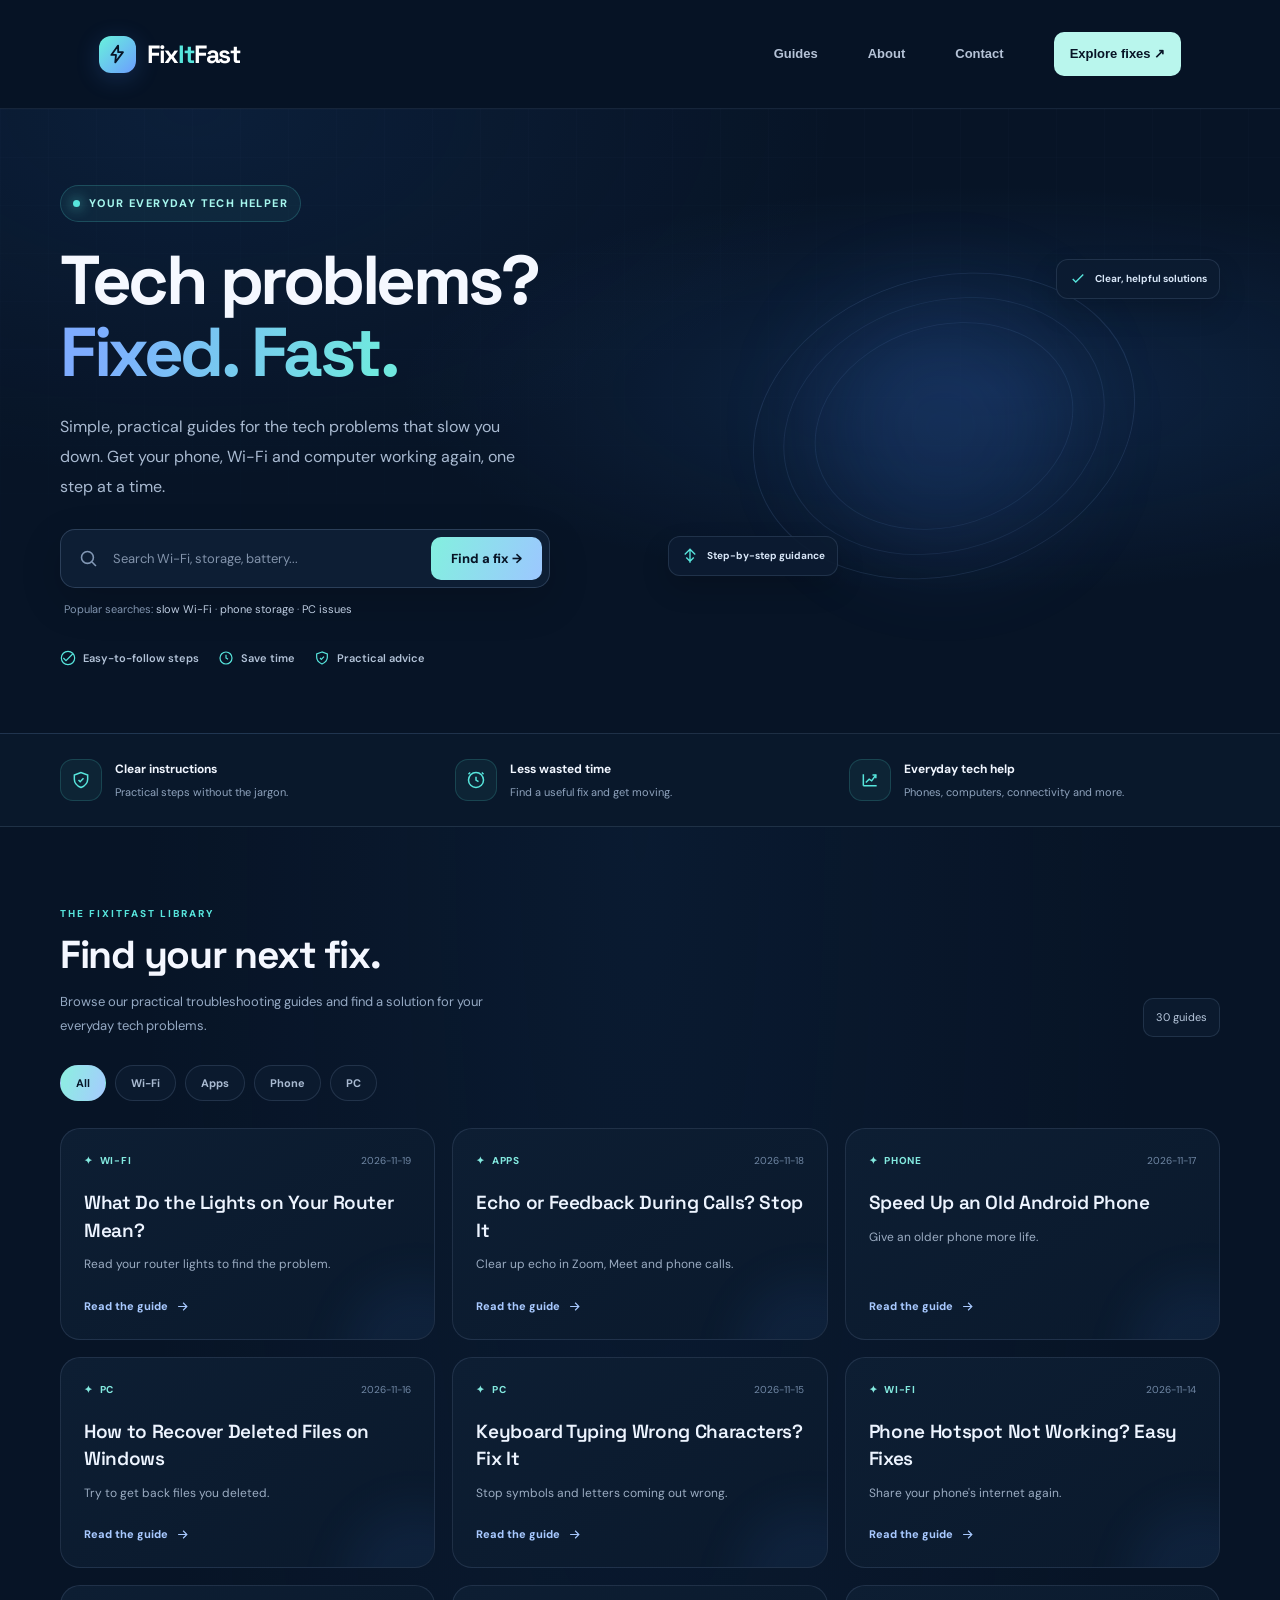
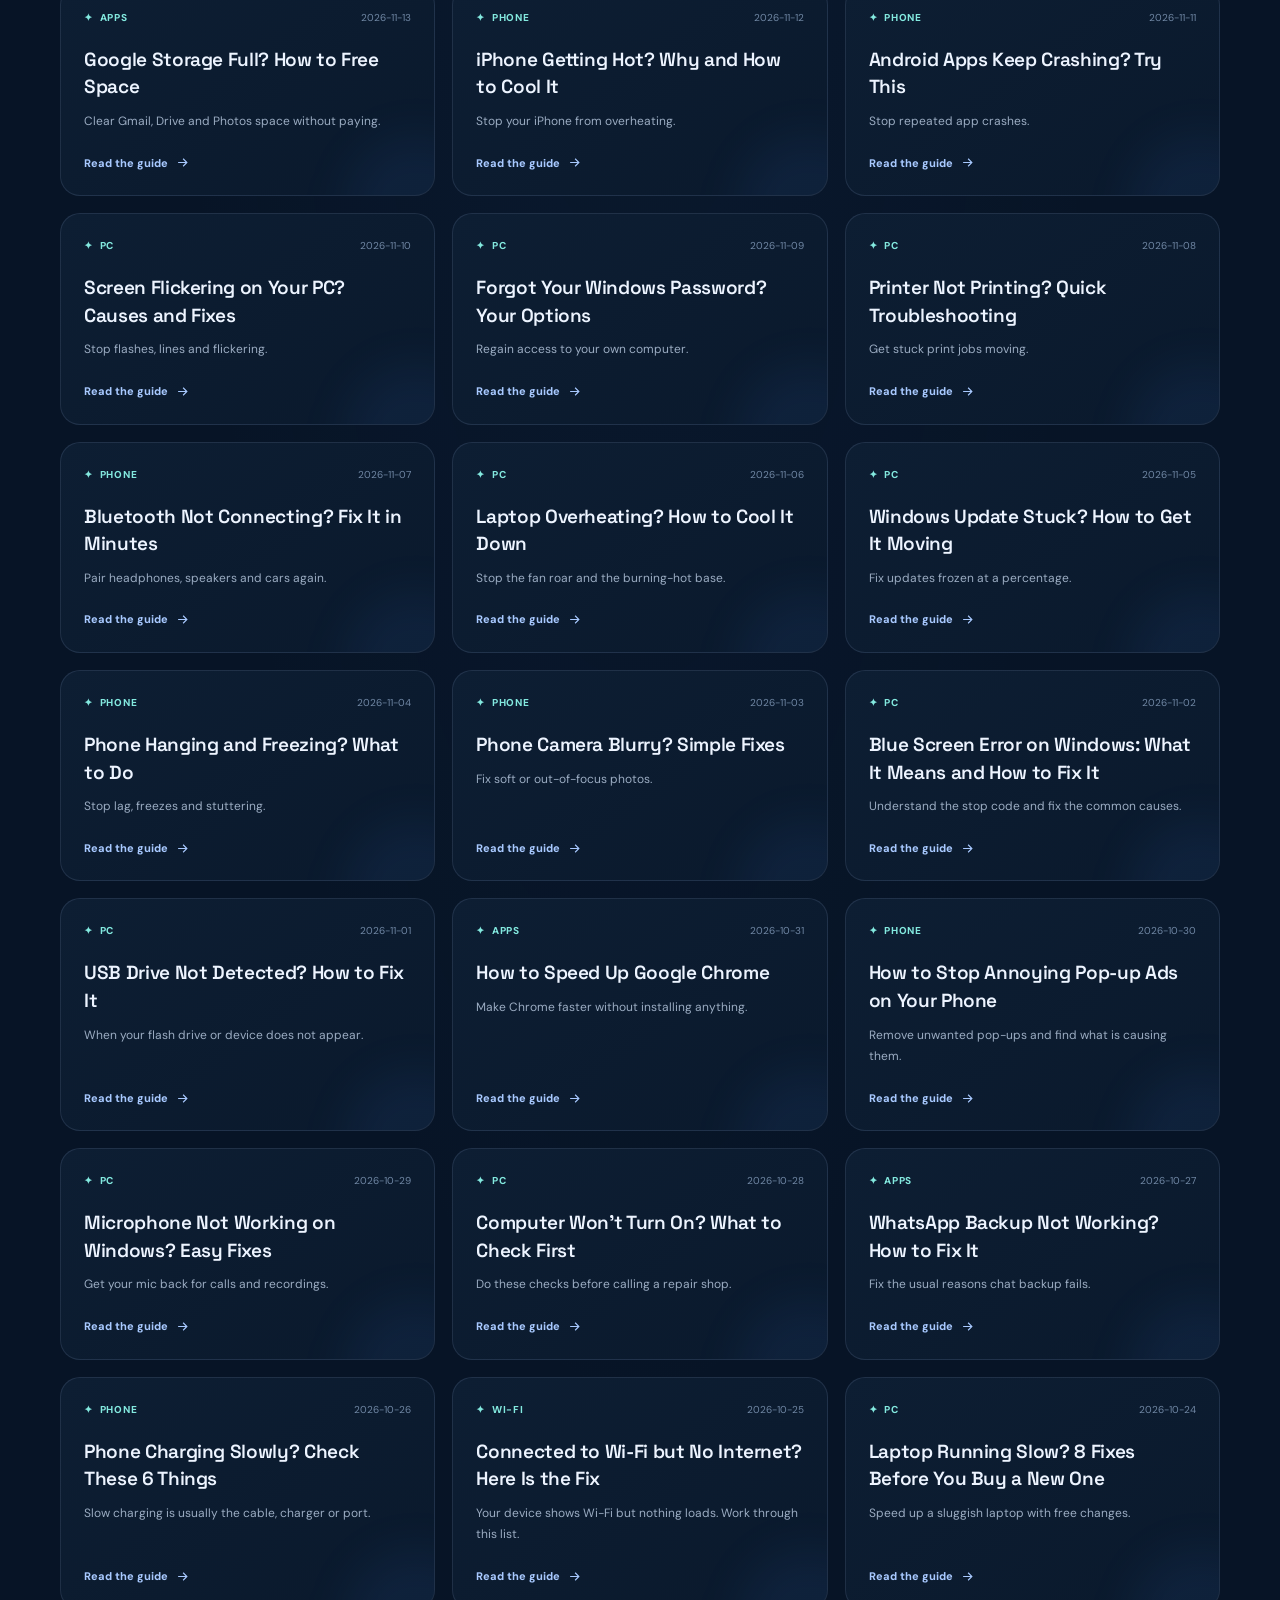
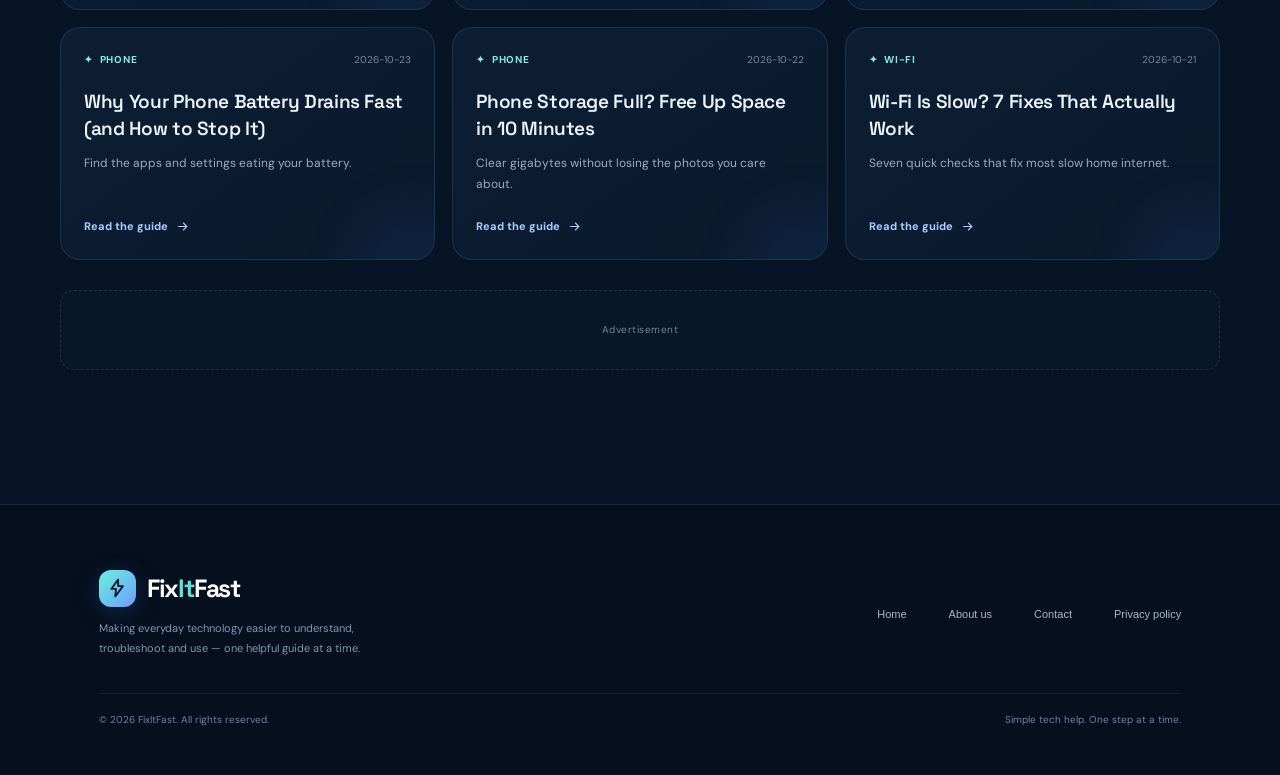
==== commit 9e959e33: "updated version" ====
--- a/index.html
+++ b/index.html
@@ -11,9 +11,6 @@
 
   <meta property="og:title" content="FixItFast – Simple Tech Fixes">
   <meta property="og:description" content="Practical solutions for everyday phone, Wi-Fi and computer problems.">
-
-  <!-- Replace YOURDOMAIN.com when you have your real domain -->
-  <link rel="canonical" href="https://YOURDOMAIN.com/">
 
   <link rel="preconnect" href="https://fonts.googleapis.com">
   <link rel="preconnect" href="https://fonts.gstatic.com" crossorigin>
